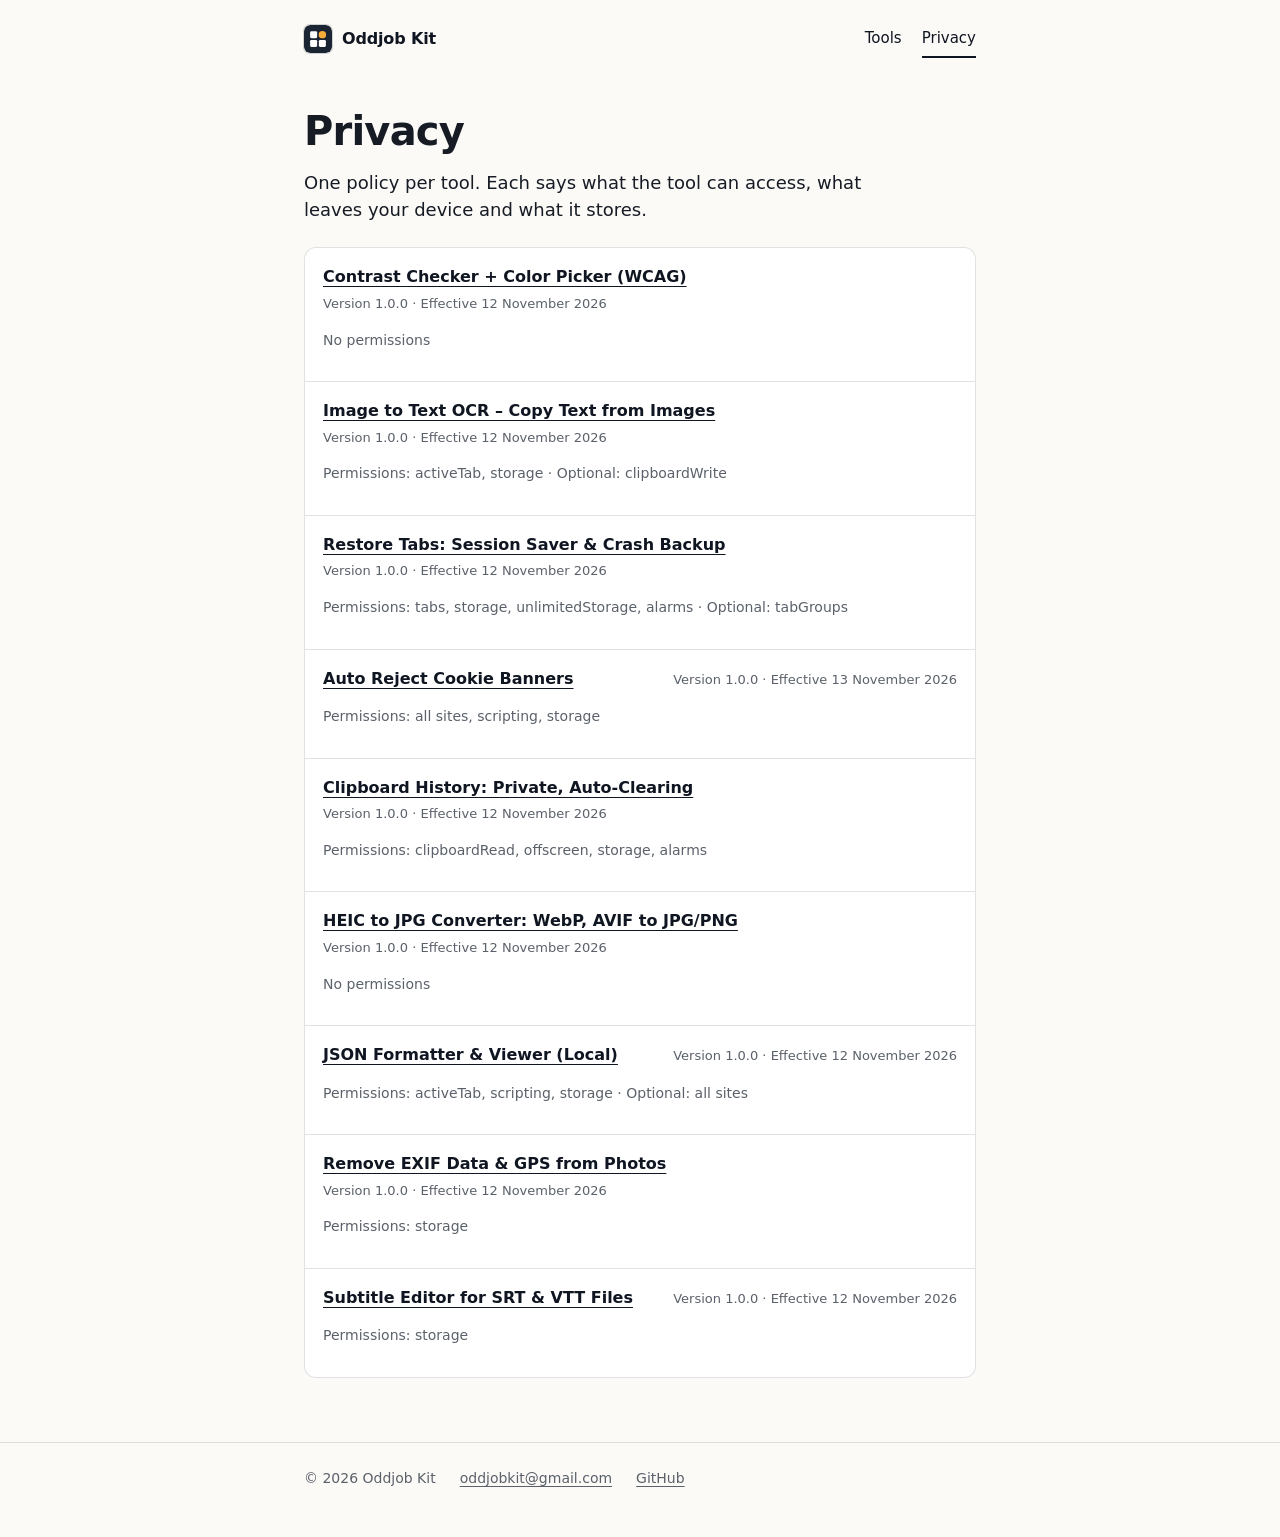
==== privacy/index.html @ 292421cf "site: privacy and tools pages, generator Co-Authored-By: Claude Sonnet 5.5 <noreply@anthropic.com>" ====
<!doctype html>
<html lang="en">
<head>
<meta charset="utf-8">
<meta name="viewport" content="width=device-width, initial-scale=1">
<title>Privacy — Oddjob Kit</title>
<meta name="description" content="The privacy policy of every Oddjob Kit tool: what it can access, what leaves your device and what it stores.">
<link rel="canonical" href="https://oddjobkit.com/privacy/">
<meta property="og:title" content="Privacy — Oddjob Kit">
<meta property="og:description" content="The privacy policy of every Oddjob Kit tool: what it can access, what leaves your device and what it stores.">
<meta property="og:url" content="https://oddjobkit.com/privacy/">
<meta property="og:type" content="website">
<link rel="icon" href="/favicon.svg" type="image/svg+xml">
<link rel="stylesheet" href="/assets/site.css">
<!-- generated by scripts/build-pages.ts; edit CHROMEWEBSTORE.md in the tool repo, not this file -->
</head>
<body>
<a class="skip" href="#main">Skip to content</a>
<header class="wrap site-head">
  <a class="brand" href="/"><svg viewBox="0 0 32 32" aria-hidden="true"><rect width="32" height="32" rx="7" fill="#1b2433"/><rect x="7" y="7" width="8" height="8" rx="1.5" fill="#fff"/><circle cx="21" cy="11" r="4.25" fill="#f5ae39"/><rect x="7" y="17" width="8" height="8" rx="1.5" fill="#fff"/><rect x="17" y="17" width="8" height="8" rx="1.5" fill="#fff"/></svg>Oddjob Kit</a>
  <nav class="site-nav" aria-label="Site"><a href="/tools/">Tools</a><a href="/privacy/" aria-current="page">Privacy</a></nav>
</header>
<main id="main" class="wrap">
<h1>Privacy</h1>
<p class="lede">One policy per tool. Each says what the tool can access, what leaves your device and what it stores.</p>
  <ul class="rows">
    <li>
      <div class="policy-row"><a href="/privacy/hexpick/">Contrast Checker + Color Picker (WCAG)</a><span class="meta-line">Version 1.0.0 · Effective 12 November 2026</span></div>
      <p class="tool-perms">No permissions</p>
    </li>
    <li>
      <div class="policy-row"><a href="/privacy/picktext/">Image to Text OCR – Copy Text from Images</a><span class="meta-line">Version 1.0.0 · Effective 12 November 2026</span></div>
      <p class="tool-perms">Permissions: activeTab, storage · Optional: clipboardWrite</p>
    </li>
    <li>
      <div class="policy-row"><a href="/privacy/tabvault/">Restore Tabs: Session Saver &amp; Crash Backup</a><span class="meta-line">Version 1.0.0 · Effective 12 November 2026</span></div>
      <p class="tool-perms">Permissions: tabs, storage, unlimitedStorage, alarms · Optional: tabGroups</p>
    </li>
    <li>
      <div class="policy-row"><a href="/privacy/cookiemute/">Auto Reject Cookie Banners</a><span class="meta-line">Version 1.0.0 · Effective 13 November 2026</span></div>
      <p class="tool-perms">Permissions: all sites, scripting, storage</p>
    </li>
    <li>
      <div class="policy-row"><a href="/privacy/clipstack/">Clipboard History: Private, Auto-Clearing</a><span class="meta-line">Version 1.0.0 · Effective 12 November 2026</span></div>
      <p class="tool-perms">Permissions: clipboardRead, offscreen, storage, alarms</p>
    </li>
    <li>
      <div class="policy-row"><a href="/privacy/convertsafe/">HEIC to JPG Converter: WebP, AVIF to JPG/PNG</a><span class="meta-line">Version 1.0.0 · Effective 12 November 2026</span></div>
      <p class="tool-perms">No permissions</p>
    </li>
    <li>
      <div class="policy-row"><a href="/privacy/cleanjson/">JSON Formatter &amp; Viewer (Local)</a><span class="meta-line">Version 1.0.0 · Effective 12 November 2026</span></div>
      <p class="tool-perms">Permissions: activeTab, scripting, storage · Optional: all sites</p>
    </li>
    <li>
      <div class="policy-row"><a href="/privacy/localshot/">Remove EXIF Data &amp; GPS from Photos</a><span class="meta-line">Version 1.0.0 · Effective 12 November 2026</span></div>
      <p class="tool-perms">Permissions: storage</p>
    </li>
    <li>
      <div class="policy-row"><a href="/privacy/captionlocal/">Subtitle Editor for SRT &amp; VTT Files</a><span class="meta-line">Version 1.0.0 · Effective 12 November 2026</span></div>
      <p class="tool-perms">Permissions: storage</p>
    </li>
  </ul>
</main>
<footer class="site-foot">
  <div class="wrap">
    <span>© 2026 Oddjob Kit</span>
    <a href="mailto:oddjobkit@gmail.com">oddjobkit@gmail.com</a>
    <a href="https://github.com/oddjobkit">GitHub</a>
  </div>
</footer>
</body>
</html>
---- assets/site.css ----
/*
 * Oddjob Kit site stylesheet, shared by the generated pages (privacy/, tools/).
 * Tokens mirror the kit's tokens.css (repos/ui, 0.3): warm paper with blue-black ink in light,
 * the mark's navy with paper ink in dark, one marigold marker. System fonts only.
 * scripts/check-contrast.ts parses the two token blocks below and gates every text/surface pair
 * this file draws. Keep one `--token: oklch(...);` per line.
 */
:root {
  color-scheme: light;
  --page: oklch(0.985 0.004 85);
  --raised: oklch(1 0 0);
  --sunken: oklch(0.96 0.006 85);
  --ink: oklch(0.2 0.025 262);
  --ink-hover: oklch(0.33 0.03 262);
  --on-ink: oklch(0.985 0.004 85);
  --text: oklch(0.22 0.02 262);
  --muted: oklch(0.49 0.016 262);
  --hairline: oklch(0.2 0.025 262 / 0.12);
  --hairline-strong: oklch(0.2 0.025 262 / 0.18);
  --marker: oklch(0.8 0.15 75);
  --marker-edge: oklch(0.64 0.14 66);
  --selection: oklch(0.9 0.1 82);
}
@media (prefers-color-scheme: dark) {
  :root {
    color-scheme: dark;
    --page: oklch(0.165 0.014 262);
    --raised: oklch(0.212 0.017 262);
    --sunken: oklch(0.138 0.012 262);
    --ink: oklch(0.95 0.004 85);
    --ink-hover: oklch(0.84 0.006 85);
    --on-ink: oklch(0.17 0.016 262);
    --text: oklch(0.92 0.005 85);
    --muted: oklch(0.68 0.008 85);
    --hairline: oklch(0.95 0.005 85 / 0.14);
    --hairline-strong: oklch(0.95 0.005 85 / 0.2);
    --marker: oklch(0.82 0.15 75);
    --marker-edge: oklch(0.82 0.15 75);
    --selection: oklch(0.42 0.09 75);
  }
}
@media (prefers-contrast: more) {
  :root {
    --muted: oklch(0.36 0.016 262);
    --hairline: oklch(0.45 0.016 262);
    --hairline-strong: oklch(0.45 0.016 262);
  }
}
@media (prefers-contrast: more) and (prefers-color-scheme: dark) {
  :root {
    --muted: oklch(0.84 0.006 85);
    --hairline: oklch(0.7 0.008 85);
    --hairline-strong: oklch(0.7 0.008 85);
  }
}

* { box-sizing: border-box; }
html { -webkit-text-size-adjust: 100%; text-size-adjust: 100%; }
body {
  margin: 0;
  background: var(--page);
  color: var(--text);
  font: 1rem/1.6 system-ui, -apple-system, "Segoe UI", Roboto, "Helvetica Neue", Arial, sans-serif;
  font-feature-settings: "tnum";
  -webkit-font-smoothing: antialiased;
}
::selection { background: var(--selection); color: var(--text); }
:focus-visible { outline: 2px solid var(--ink); outline-offset: 2px; border-radius: 2px; }

a { color: var(--ink); text-decoration: underline; text-decoration-thickness: 1px; text-underline-offset: 0.22em; }
a:hover { text-decoration-thickness: 2px; }
code {
  font: 0.8125rem/1.4 ui-monospace, "SF Mono", Menlo, Consolas, monospace;
  background: var(--sunken);
  border-radius: 6px;
  padding: 0.1em 0.4em;
  overflow-wrap: anywhere;
}

.skip { position: absolute; left: 1rem; top: -4rem; background: var(--ink); color: var(--on-ink); padding: 0.5rem 0.875rem; border-radius: 8px; z-index: 2; }
.skip:focus { top: 0.75rem; }

.wrap { width: 100%; max-width: 45rem; margin-inline: auto; padding-inline: 1.5rem; }

/* Header */
.site-head { display: flex; flex-wrap: wrap; align-items: center; justify-content: space-between; gap: 0.5rem 1.5rem; padding-block: 1.25rem; }
.brand { display: inline-flex; align-items: center; gap: 0.625rem; font-weight: 650; letter-spacing: -0.01em; color: var(--ink); text-decoration: none; }
.brand svg { width: 1.75rem; height: 1.75rem; border-radius: 6px; box-shadow: 0 0 0 1px var(--hairline-strong); }
.brand:hover { text-decoration: none; }
.site-nav { display: flex; gap: 1.25rem; font-size: 0.9375rem; }
.site-nav a { color: var(--ink); text-decoration: none; padding-block: 0.375rem; border-bottom: 2px solid transparent; }
.site-nav a:hover { border-bottom-color: var(--hairline-strong); text-decoration: none; }
.site-nav a[aria-current="page"] { border-bottom-color: var(--ink); }

/* Page head */
main { padding-block: 2rem 3rem; }
.crumbs { font-size: 0.8125rem; color: var(--muted); margin: 0 0 1rem; }
.crumbs a { color: var(--muted); }
h1 { font-size: clamp(1.75rem, 5.5vw, 2.5rem); line-height: 1.08; letter-spacing: -0.02em; font-weight: 650; margin: 0 0 1rem; overflow-wrap: anywhere; }
.lede { font-size: 1.125rem; line-height: 1.5; margin: 0 0 1.5rem; max-width: 36rem; }
.muted { color: var(--muted); }

.meta { display: grid; grid-template-columns: auto 1fr; gap: 0.25rem 1.25rem; margin: 0 0 1.5rem; font-size: 0.875rem; }
.meta dt { color: var(--muted); }
.meta dd { margin: 0; }

h2 { font-size: 1.25rem; line-height: 1.3; font-weight: 600; letter-spacing: -0.01em; margin: 2.5rem 0 0.75rem; }
h3 { font-size: 1rem; line-height: 1.3; font-weight: 600; margin: 0; }
section > p { max-width: 38rem; margin: 0 0 0.875rem; }

/* The one marker on a policy page: the statement to look at */
.assurance { display: flex; align-items: baseline; gap: 0.625rem; font-weight: 600; font-size: 1.0625rem; margin: 0 0 0.75rem; }
.dot { flex: none; width: 0.5rem; height: 0.5rem; border-radius: 50%; background: var(--marker); box-shadow: 0 0 0 1px var(--marker-edge); transform: translateY(-0.0625rem); }

/* Permissions */
.perms { list-style: none; margin: 0; padding: 0; border-top: 1px solid var(--hairline); }
.perms li { padding: 0.875rem 0; border-bottom: 1px solid var(--hairline); }
.perm-head { display: flex; flex-wrap: wrap; align-items: baseline; gap: 0.25rem 0.625rem; margin-bottom: 0.25rem; }
.perms p { margin: 0; max-width: 38rem; }
.badge, .pill { display: inline-block; font-size: 0.75rem; line-height: 1.3; padding: 0.125rem 0.5rem; border-radius: 999px; background: var(--sunken); color: var(--text); white-space: nowrap; }
.pill { border: 1px solid var(--hairline-strong); background: var(--raised); }

/* Lists of tools and policies: one raised surface, hairline rows */
.rows { list-style: none; margin: 0 0 1rem; padding: 0; background: var(--raised); border: 1px solid var(--hairline); border-radius: 12px; }
.rows > li { padding: 1rem 1.125rem; }
.rows > li + li { border-top: 1px solid var(--hairline); }
.group-label { font-size: 0.8125rem; font-weight: 600; color: var(--muted); margin: 2rem 0 0.5rem; }
.tool { display: grid; grid-template-columns: 4rem 1fr; gap: 0.25rem 1rem; align-items: start; }
.tool-icon { width: 4rem; height: 4rem; margin: -0.25rem 0 0 -0.25rem; }
.tool-body > p { margin: 0.25rem 0 0; }
.tool-job { max-width: 34rem; }
.tool-perms { font-size: 0.875rem; color: var(--muted); }
.tool-links { display: flex; flex-wrap: wrap; align-items: center; gap: 0.375rem 1rem; font-size: 0.9375rem; margin-top: 0.625rem !important; }
.tool-meta { display: flex; flex-wrap: wrap; align-items: center; gap: 0.375rem 0.625rem; margin-top: 0.5rem !important; font-size: 0.8125rem; color: var(--muted); }
.store-link { display: inline-block; background: var(--ink); color: var(--on-ink); text-decoration: none; padding: 0.375rem 0.875rem; border-radius: 8px; font-weight: 600; }
.store-link:hover { background: var(--ink-hover); text-decoration: none; }
.store-slot { color: var(--muted); font-size: 0.875rem; }
.policy-row { display: flex; flex-wrap: wrap; justify-content: space-between; align-items: baseline; gap: 0.25rem 1rem; }
.policy-row a { font-weight: 600; }
.policy-row .meta-line { font-size: 0.8125rem; color: var(--muted); }

/* Footer */
.site-foot { border-top: 1px solid var(--hairline); padding-block: 1.5rem 3rem; color: var(--muted); font-size: 0.875rem; }
.site-foot .wrap { display: flex; flex-wrap: wrap; gap: 0.5rem 1.5rem; }
.site-foot a { color: var(--muted); }

@media (max-width: 30rem) {
  .wrap { padding-inline: 1rem; }
  .rows > li { padding: 0.875rem; }
  .tool { grid-template-columns: 3rem 1fr; gap: 0.25rem 0.75rem; }
  .tool-icon { width: 3rem; height: 3rem; margin: -0.125rem 0 0 -0.125rem; }
  .meta { grid-template-columns: 1fr; gap: 0; }
  .meta dd { margin-bottom: 0.5rem; }
}
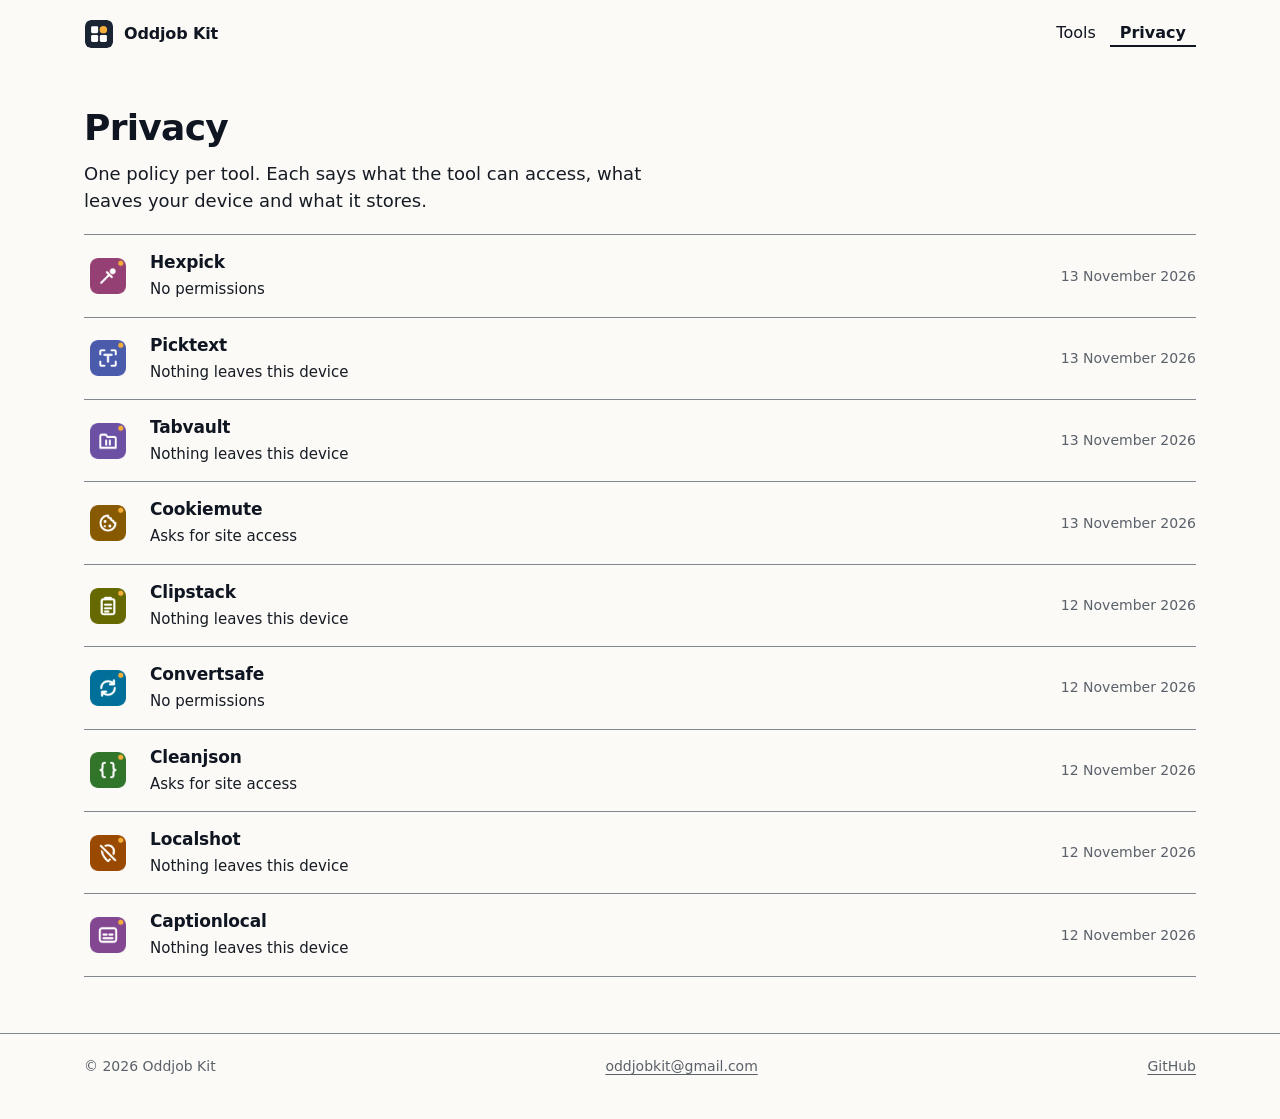
==== commit f44f3b08: "site: one ruled list instead of a card grid The home page is a headline and the nine tools on shared" ====
--- a/privacy/index.html
+++ b/privacy/index.html
@@ -2,7 +2,10 @@
 <html lang="en">
 <head>
 <meta charset="utf-8">
-<meta name="viewport" content="width=device-width, initial-scale=1">
+<meta name="viewport" content="width=device-width, initial-scale=1.0">
+<meta name="color-scheme" content="light dark">
+<meta name="theme-color" content="#fbf9f5" media="(prefers-color-scheme: light)">
+<meta name="theme-color" content="#0b0e14" media="(prefers-color-scheme: dark)">
 <title>Privacy — Oddjob Kit</title>
 <meta name="description" content="The privacy policy of every Oddjob Kit tool: what it can access, what leaves your device and what it stores.">
 <link rel="canonical" href="https://oddjobkit.com/privacy/">
@@ -14,56 +17,98 @@
 <link rel="stylesheet" href="/assets/site.css">
 <!-- generated by scripts/build-pages.ts; edit CHROMEWEBSTORE.md in the tool repo, not this file -->
 </head>
-<body>
+<body class="catalog">
 <a class="skip" href="#main">Skip to content</a>
-<header class="wrap site-head">
-  <a class="brand" href="/"><svg viewBox="0 0 32 32" aria-hidden="true"><rect width="32" height="32" rx="7" fill="#1b2433"/><rect x="7" y="7" width="8" height="8" rx="1.5" fill="#fff"/><circle cx="21" cy="11" r="4.25" fill="#f5ae39"/><rect x="7" y="17" width="8" height="8" rx="1.5" fill="#fff"/><rect x="17" y="17" width="8" height="8" rx="1.5" fill="#fff"/></svg>Oddjob Kit</a>
-  <nav class="site-nav" aria-label="Site"><a href="/tools/">Tools</a><a href="/privacy/" aria-current="page">Privacy</a></nav>
+<header class="site-head">
+  <div class="shell bar">
+    <a class="brand" href="/"><svg viewBox="0 0 32 32" aria-hidden="true"><rect width="32" height="32" rx="7" fill="#1b2433"/><rect x="7" y="7" width="8" height="8" rx="1.5" fill="#fff"/><circle cx="21" cy="11" r="4.25" fill="#f5ae39"/><rect x="7" y="17" width="8" height="8" rx="1.5" fill="#fff"/><rect x="17" y="17" width="8" height="8" rx="1.5" fill="#fff"/></svg><span>Oddjob Kit</span></a>
+    <nav class="site-nav" aria-label="Site"><ul><li><a href="/tools/">Tools</a></li><li><a href="/privacy/" aria-current="page">Privacy</a></li></ul></nav>
+  </div>
 </header>
-<main id="main" class="wrap">
+<main id="main">
+  <div class="shell">
+<div class="page-head">
 <h1>Privacy</h1>
 <p class="lede">One policy per tool. Each says what the tool can access, what leaves your device and what it stores.</p>
-  <ul class="rows">
+</div>
+  <ul class="roster">
     <li>
-      <div class="policy-row"><a href="/privacy/hexpick/">Contrast Checker + Color Picker (WCAG)</a><span class="meta-line">Version 1.0.0 · Effective 12 November 2026</span></div>
-      <p class="tool-perms">No permissions</p>
+      <a class="line" href="/privacy/hexpick/">
+        <img class="tool-icon" src="/assets/icons/hexpick.png" alt="" width="64" height="64" loading="lazy">
+        <h3>Hexpick</h3>
+        <p class="job">No permissions</p>
+        <p class="status">13 November 2026</p>
+      </a>
     </li>
     <li>
-      <div class="policy-row"><a href="/privacy/picktext/">Image to Text OCR – Copy Text from Images</a><span class="meta-line">Version 1.0.0 · Effective 12 November 2026</span></div>
-      <p class="tool-perms">Permissions: activeTab, storage · Optional: clipboardWrite</p>
+      <a class="line" href="/privacy/picktext/">
+        <img class="tool-icon" src="/assets/icons/picktext.png" alt="" width="64" height="64" loading="lazy">
+        <h3>Picktext</h3>
+        <p class="job">Nothing leaves this device</p>
+        <p class="status">13 November 2026</p>
+      </a>
     </li>
     <li>
-      <div class="policy-row"><a href="/privacy/tabvault/">Restore Tabs: Session Saver &amp; Crash Backup</a><span class="meta-line">Version 1.0.0 · Effective 12 November 2026</span></div>
-      <p class="tool-perms">Permissions: tabs, storage, unlimitedStorage, alarms · Optional: tabGroups</p>
+      <a class="line" href="/privacy/tabvault/">
+        <img class="tool-icon" src="/assets/icons/tabvault.png" alt="" width="64" height="64" loading="lazy">
+        <h3>Tabvault</h3>
+        <p class="job">Nothing leaves this device</p>
+        <p class="status">13 November 2026</p>
+      </a>
     </li>
     <li>
-      <div class="policy-row"><a href="/privacy/cookiemute/">Auto Reject Cookie Banners</a><span class="meta-line">Version 1.0.0 · Effective 13 November 2026</span></div>
-      <p class="tool-perms">Permissions: all sites, scripting, storage</p>
+      <a class="line" href="/privacy/cookiemute/">
+        <img class="tool-icon" src="/assets/icons/cookiemute.png" alt="" width="64" height="64" loading="lazy">
+        <h3>Cookiemute</h3>
+        <p class="job">Asks for site access</p>
+        <p class="status">13 November 2026</p>
+      </a>
     </li>
     <li>
-      <div class="policy-row"><a href="/privacy/clipstack/">Clipboard History: Private, Auto-Clearing</a><span class="meta-line">Version 1.0.0 · Effective 12 November 2026</span></div>
-      <p class="tool-perms">Permissions: clipboardRead, offscreen, storage, alarms</p>
+      <a class="line" href="/privacy/clipstack/">
+        <img class="tool-icon" src="/assets/icons/clipstack.png" alt="" width="64" height="64" loading="lazy">
+        <h3>Clipstack</h3>
+        <p class="job">Nothing leaves this device</p>
+        <p class="status">12 November 2026</p>
+      </a>
     </li>
     <li>
-      <div class="policy-row"><a href="/privacy/convertsafe/">HEIC to JPG Converter: WebP, AVIF to JPG/PNG</a><span class="meta-line">Version 1.0.0 · Effective 12 November 2026</span></div>
-      <p class="tool-perms">No permissions</p>
+      <a class="line" href="/privacy/convertsafe/">
+        <img class="tool-icon" src="/assets/icons/convertsafe.png" alt="" width="64" height="64" loading="lazy">
+        <h3>Convertsafe</h3>
+        <p class="job">No permissions</p>
+        <p class="status">12 November 2026</p>
+      </a>
     </li>
     <li>
-      <div class="policy-row"><a href="/privacy/cleanjson/">JSON Formatter &amp; Viewer (Local)</a><span class="meta-line">Version 1.0.0 · Effective 12 November 2026</span></div>
-      <p class="tool-perms">Permissions: activeTab, scripting, storage · Optional: all sites</p>
+      <a class="line" href="/privacy/cleanjson/">
+        <img class="tool-icon" src="/assets/icons/cleanjson.png" alt="" width="64" height="64" loading="lazy">
+        <h3>Cleanjson</h3>
+        <p class="job">Asks for site access</p>
+        <p class="status">12 November 2026</p>
+      </a>
     </li>
     <li>
-      <div class="policy-row"><a href="/privacy/localshot/">Remove EXIF Data &amp; GPS from Photos</a><span class="meta-line">Version 1.0.0 · Effective 12 November 2026</span></div>
-      <p class="tool-perms">Permissions: storage</p>
+      <a class="line" href="/privacy/localshot/">
+        <img class="tool-icon" src="/assets/icons/localshot.png" alt="" width="64" height="64" loading="lazy">
+        <h3>Localshot</h3>
+        <p class="job">Nothing leaves this device</p>
+        <p class="status">12 November 2026</p>
+      </a>
     </li>
     <li>
-      <div class="policy-row"><a href="/privacy/captionlocal/">Subtitle Editor for SRT &amp; VTT Files</a><span class="meta-line">Version 1.0.0 · Effective 12 November 2026</span></div>
-      <p class="tool-perms">Permissions: storage</p>
+      <a class="line" href="/privacy/captionlocal/">
+        <img class="tool-icon" src="/assets/icons/captionlocal.png" alt="" width="64" height="64" loading="lazy">
+        <h3>Captionlocal</h3>
+        <p class="job">Nothing leaves this device</p>
+        <p class="status">12 November 2026</p>
+      </a>
     </li>
   </ul>
+  </div>
 </main>
 <footer class="site-foot">
-  <div class="wrap">
+  <div class="shell bar">
     <span>© 2026 Oddjob Kit</span>
     <a href="mailto:oddjobkit@gmail.com">oddjobkit@gmail.com</a>
     <a href="https://github.com/oddjobkit">GitHub</a>
--- a/assets/site.css
+++ b/assets/site.css
@@ -1,7 +1,8 @@
 /*
  * Oddjob Kit site stylesheet, shared by the generated pages (privacy/, tools/).
- * Tokens mirror the kit's tokens.css (repos/ui, 0.3): warm paper with blue-black ink in light,
+ * Tokens mirror the kit's tokens.css (repos/ui): warm paper with blue-black ink in light,
  * the mark's navy with paper ink in dark, one marigold marker. System fonts only.
+ * The marker is the mark's circle. It is never a text colour, a button fill, or a wash.
  * scripts/check-contrast.ts parses the two token blocks below and gates every text/surface pair
  * this file draws. Keep one `--token: oklch(...);` per line.
  */
@@ -17,9 +18,13 @@
   --muted: oklch(0.49 0.016 262);
   --hairline: oklch(0.2 0.025 262 / 0.12);
   --hairline-strong: oklch(0.2 0.025 262 / 0.18);
+  --rule: oklch(0.62 0.016 262);
   --marker: oklch(0.8 0.15 75);
   --marker-edge: oklch(0.64 0.14 66);
   --selection: oklch(0.9 0.1 82);
+  --target: 1.5rem;
+  --site: 72rem;
+  --header: 4.25rem;
 }
 @media (prefers-color-scheme: dark) {
   :root {
@@ -34,6 +39,7 @@
     --muted: oklch(0.68 0.008 85);
     --hairline: oklch(0.95 0.005 85 / 0.14);
     --hairline-strong: oklch(0.95 0.005 85 / 0.2);
+    --rule: oklch(0.55 0.012 85);
     --marker: oklch(0.82 0.15 75);
     --marker-edge: oklch(0.82 0.15 75);
     --selection: oklch(0.42 0.09 75);
@@ -44,6 +50,7 @@
     --muted: oklch(0.36 0.016 262);
     --hairline: oklch(0.45 0.016 262);
     --hairline-strong: oklch(0.45 0.016 262);
+    --rule: oklch(0.4 0.02 262);
   }
 }
 @media (prefers-contrast: more) and (prefers-color-scheme: dark) {
@@ -51,23 +58,41 @@
     --muted: oklch(0.84 0.006 85);
     --hairline: oklch(0.7 0.008 85);
     --hairline-strong: oklch(0.7 0.008 85);
+    --rule: oklch(0.78 0.008 85);
   }
 }
-
-* { box-sizing: border-box; }
-html { -webkit-text-size-adjust: 100%; text-size-adjust: 100%; }
+@media (pointer: coarse) {
+  :root { --target: 2.75rem; }
+}
+
+html {
+  -webkit-text-size-adjust: 100%;
+  text-size-adjust: 100%;
+  scroll-padding-block-start: calc(var(--header) + 0.75rem);
+}
+@media (prefers-reduced-motion: no-preference) {
+  html { scroll-behavior: smooth; }
+}
 body {
+  display: flex;
+  flex-direction: column;
+  min-block-size: 100dvh;
   margin: 0;
   background: var(--page);
   color: var(--text);
-  font: 1rem/1.6 system-ui, -apple-system, "Segoe UI", Roboto, "Helvetica Neue", Arial, sans-serif;
-  font-feature-settings: "tnum";
+  font: 1rem/1.5 system-ui, -apple-system, "Segoe UI", Roboto, "Helvetica Neue", Arial, sans-serif;
+  font-variant-numeric: tabular-nums;
   -webkit-font-smoothing: antialiased;
-}
+  overflow-wrap: break-word;
+}
+main { flex: 1 0 auto; }
+h1, h2, h3, p, ul, ol, figure, dl { margin: 0; }
 ::selection { background: var(--selection); color: var(--text); }
-:focus-visible { outline: 2px solid var(--ink); outline-offset: 2px; border-radius: 2px; }
-
-a { color: var(--ink); text-decoration: underline; text-decoration-thickness: 1px; text-underline-offset: 0.22em; }
+:focus-visible { outline: 2px solid var(--ink); outline-offset: 3px; }
+img, svg { max-inline-size: 100%; block-size: auto; }
+
+a { color: var(--ink); text-decoration: underline; text-decoration-thickness: 1px; text-underline-offset: 0.18em; }
+a:visited { color: var(--ink); }
 a:hover { text-decoration-thickness: 2px; }
 code {
   font: 0.8125rem/1.4 ui-monospace, "SF Mono", Menlo, Consolas, monospace;
@@ -77,78 +102,319 @@
   overflow-wrap: anywhere;
 }
 
-.skip { position: absolute; left: 1rem; top: -4rem; background: var(--ink); color: var(--on-ink); padding: 0.5rem 0.875rem; border-radius: 8px; z-index: 2; }
-.skip:focus { top: 0.75rem; }
-
-.wrap { width: 100%; max-width: 45rem; margin-inline: auto; padding-inline: 1.5rem; }
+.skip {
+  position: absolute;
+  inset-inline-start: 1rem;
+  inset-block-start: -4rem;
+  background: var(--ink);
+  color: var(--on-ink);
+  padding: 0.5rem 0.875rem;
+  border-radius: 8px;
+  z-index: 3;
+}
+.skip:focus { inset-block-start: 0.75rem; }
+
+.shell {
+  box-sizing: border-box;
+  width: 100%;
+  max-inline-size: var(--site);
+  margin-inline: auto;
+  padding-inline: 1.25rem;
+  container: shell / inline-size;
+}
 
 /* Header */
-.site-head { display: flex; flex-wrap: wrap; align-items: center; justify-content: space-between; gap: 0.5rem 1.5rem; padding-block: 1.25rem; }
-.brand { display: inline-flex; align-items: center; gap: 0.625rem; font-weight: 650; letter-spacing: -0.01em; color: var(--ink); text-decoration: none; }
-.brand svg { width: 1.75rem; height: 1.75rem; border-radius: 6px; box-shadow: 0 0 0 1px var(--hairline-strong); }
+.site-head {
+  position: sticky;
+  inset-block-start: 0;
+  z-index: 2;
+  background: var(--page);
+  container: site-head / scroll-state;
+}
+.bar {
+  display: flex;
+  flex-wrap: wrap;
+  align-items: center;
+  justify-content: space-between;
+  gap: 0.25rem 1.5rem;
+  min-block-size: var(--header);
+  border-block-end: 1px solid transparent;
+}
+@container site-head scroll-state(stuck: top) {
+  .bar { border-block-end-color: var(--rule); }
+}
+.brand {
+  display: inline-flex;
+  align-items: center;
+  gap: 0.625rem;
+  min-block-size: var(--target);
+  font-weight: 650;
+  letter-spacing: -0.01em;
+  color: var(--ink);
+  text-decoration: none;
+}
+.brand svg {
+  inline-size: 1.75rem;
+  block-size: 1.75rem;
+  border-radius: 21.875%;
+  border: 1px solid transparent;
+}
+@media (prefers-color-scheme: dark) {
+  .brand svg { border-color: var(--rule); }
+}
+.brand span, .site-nav a, .home h1, .line h3, .line .status { text-box: trim-both cap alphabetic; }
 .brand:hover { text-decoration: none; }
-.site-nav { display: flex; gap: 1.25rem; font-size: 0.9375rem; }
-.site-nav a { color: var(--ink); text-decoration: none; padding-block: 0.375rem; border-bottom: 2px solid transparent; }
-.site-nav a:hover { border-bottom-color: var(--hairline-strong); text-decoration: none; }
-.site-nav a[aria-current="page"] { border-bottom-color: var(--ink); }
-
-/* Page head */
-main { padding-block: 2rem 3rem; }
-.crumbs { font-size: 0.8125rem; color: var(--muted); margin: 0 0 1rem; }
+.site-nav ul {
+  display: flex;
+  flex-wrap: wrap;
+  align-items: center;
+  gap: 0.25rem 0.25rem;
+  list-style: none;
+  padding: 0;
+}
+.site-nav a {
+  display: inline-flex;
+  align-items: center;
+  min-block-size: var(--target);
+  padding-inline: 0.625rem;
+  color: var(--ink);
+  text-decoration: none;
+  border-block-end: 2px solid transparent;
+}
+.site-nav a:hover { border-block-end-color: var(--ink); text-decoration: none; }
+.site-nav a[aria-current="page"] { border-block-end-color: var(--ink); font-weight: 650; }
+
+/* Type */
+h1 {
+  font-size: clamp(1.75rem, 1.15rem + 1.6vw, 2.25rem);
+  line-height: 1.12;
+  letter-spacing: -0.02em;
+  font-weight: 650;
+  text-wrap: balance;
+  color: var(--ink);
+}
+.home h1 {
+  font-size: clamp(2.5rem, 1.2rem + 3.4vw, 4.75rem);
+  line-height: 1.02;
+  letter-spacing: -0.03em;
+  max-inline-size: 16em;
+}
+h2 {
+  font-size: 1.25rem;
+  line-height: 1.25;
+  font-weight: 650;
+  letter-spacing: -0.015em;
+  color: var(--ink);
+  text-wrap: balance;
+}
+h3 {
+  font-size: 1.0625rem;
+  line-height: 1.3;
+  font-weight: 650;
+  letter-spacing: -0.01em;
+  color: var(--ink);
+  text-wrap: balance;
+}
+p, li { text-wrap: pretty; }
+.lede {
+  font-size: 1.125rem;
+  line-height: 1.5;
+  max-inline-size: 36rem;
+  color: var(--text);
+}
+.muted { color: var(--muted); }
+.group-label {
+  font-size: 0.9375rem;
+  font-weight: 650;
+  color: var(--muted);
+  margin-block-end: 0.75rem;
+}
+
+/* Home and indexes: one ruled list, not a grid of boxes */
+.open { padding-block: 3.25rem 1.5rem; }
+.open .lede { margin-block-start: 1rem; }
+.index h2 {
+  font-size: 0.9375rem;
+  font-weight: 650;
+  color: var(--muted);
+  margin-block-end: 0.5rem;
+}
+.roster, .facts ul, .perms { list-style: none; padding: 0; }
+.roster { border-block-start: 1px solid var(--rule); }
+.line {
+  display: grid;
+  grid-template-columns: 3rem minmax(0, 1fr) auto;
+  column-gap: 1.125rem;
+  row-gap: 0.3rem;
+  align-items: center;
+  min-inline-size: 0;
+  padding-block: 1rem;
+  border-block-end: 1px solid var(--rule);
+  color: inherit;
+  text-decoration: none;
+}
+.line > img {
+  grid-column: 1;
+  grid-row: 1 / span 2;
+  inline-size: 3rem;
+  block-size: 3rem;
+}
+.line > h3, .line > .line-body { grid-column: 2; grid-row: 1; }
+.line > .job { grid-column: 2; grid-row: 2; margin: 0; color: var(--text); font-size: 0.9375rem; }
+.line > .status {
+  grid-column: 3;
+  grid-row: 1 / span 2;
+  justify-self: end;
+  color: var(--muted);
+  font-size: 0.875rem;
+  text-align: end;
+}
+a.line:hover { background: var(--sunken); text-decoration: none; }
+a.line:hover h3 { text-decoration: underline; text-underline-offset: 0.14em; }
+a.line:active { background: color-mix(in oklab, var(--ink) 8%, var(--page)); }
+.line.detail { align-items: start; padding-block: 1.1rem; scroll-margin-block-start: calc(var(--header) + 0.75rem); }
+.line.detail > img { grid-row: 1; align-self: start; }
+.line.detail > .status { grid-row: 1; align-self: start; }
+.line.detail .line-body { display: grid; gap: 0.2rem; min-inline-size: 0; }
+.line.detail .job { max-inline-size: 40rem; color: var(--text); font-size: 1rem; }
+.line:target { outline: 2px solid var(--ink); outline-offset: 3px; }
+.ver { display: block; font-size: 0.75rem; }
+.tool-perms { margin-block-start: 0.15rem; font-size: 0.875rem; color: var(--muted); }
+.tool-links { display: flex; flex-wrap: wrap; align-items: center; gap: 0.375rem 0.875rem; margin-block-start: 0.35rem; }
+.tool-links a { display: inline-flex; align-items: center; min-block-size: var(--target); }
+.store-name { color: var(--muted); font-size: 0.875rem; }
+.store-slot { color: var(--muted); font-size: 0.875rem; }
+@media (prefers-reduced-motion: no-preference) {
+  a.line { transition: background-color 120ms ease-out; }
+}
+@container shell (inline-size < 36rem) {
+  .line { grid-template-columns: 3rem minmax(0, 1fr); }
+  .line > .status { grid-column: 2; grid-row: 3; justify-self: start; text-align: start; }
+  .line > img { grid-row: 1 / span 3; }
+  .line.detail > img { grid-row: 1; }
+  .line.detail > .status { grid-column: 2; grid-row: 2; }
+}
+
+.facts {
+  margin-block-start: 3.5rem;
+  border-block-start: 1px solid var(--rule);
+  padding-block: 2rem 1rem;
+}
+.facts h2 { margin-block-end: 1.25rem; }
+.facts ul {
+  display: grid;
+  grid-template-columns: repeat(auto-fit, minmax(min(100%, 14rem), 1fr));
+  gap: 1.5rem 2rem;
+}
+.facts h3 { margin-block-end: 0.35rem; }
+.facts p { max-inline-size: 36rem; }
+
+main { padding-block-end: 3.5rem; }
+.page-head { display: grid; gap: 0.75rem; padding-block: 2.5rem 1.25rem; max-inline-size: 36rem; }
+
+/* Documents */
+.doc { max-inline-size: 38rem; margin-inline: auto; padding-block-start: 2.5rem; }
+.doc .lede { margin-block-end: 0.5rem; }
+.doc-head {
+  display: grid;
+  grid-template-columns: auto minmax(0, 1fr);
+  gap: 0.875rem;
+  align-items: center;
+  margin-block: 0.75rem 1.25rem;
+}
+.doc-head img { inline-size: 3.25rem; block-size: 3.25rem; }
+.doc-head h1 { margin: 0; }
+.doc section { margin-block-start: 2.25rem; }
+.doc h2 { margin-block-end: 0.75rem; }
+.doc section > p { margin-block-end: 0.875rem; }
+.crumbs { font-size: 0.8125rem; color: var(--muted); margin-block-end: 0.75rem; }
 .crumbs a { color: var(--muted); }
-h1 { font-size: clamp(1.75rem, 5.5vw, 2.5rem); line-height: 1.08; letter-spacing: -0.02em; font-weight: 650; margin: 0 0 1rem; overflow-wrap: anywhere; }
-.lede { font-size: 1.125rem; line-height: 1.5; margin: 0 0 1.5rem; max-width: 36rem; }
-.muted { color: var(--muted); }
-
-.meta { display: grid; grid-template-columns: auto 1fr; gap: 0.25rem 1.25rem; margin: 0 0 1.5rem; font-size: 0.875rem; }
+.meta {
+  display: grid;
+  grid-template-columns: auto 1fr;
+  gap: 0.25rem 1.25rem;
+  margin-block: 1rem 0.25rem;
+  font-size: 0.875rem;
+}
 .meta dt { color: var(--muted); }
 .meta dd { margin: 0; }
 
-h2 { font-size: 1.25rem; line-height: 1.3; font-weight: 600; letter-spacing: -0.01em; margin: 2.5rem 0 0.75rem; }
-h3 { font-size: 1rem; line-height: 1.3; font-weight: 600; margin: 0; }
-section > p { max-width: 38rem; margin: 0 0 0.875rem; }
-
-/* The one marker on a policy page: the statement to look at */
-.assurance { display: flex; align-items: baseline; gap: 0.625rem; font-weight: 600; font-size: 1.0625rem; margin: 0 0 0.75rem; }
-.dot { flex: none; width: 0.5rem; height: 0.5rem; border-radius: 50%; background: var(--marker); box-shadow: 0 0 0 1px var(--marker-edge); transform: translateY(-0.0625rem); }
-
-/* Permissions */
-.perms { list-style: none; margin: 0; padding: 0; border-top: 1px solid var(--hairline); }
-.perms li { padding: 0.875rem 0; border-bottom: 1px solid var(--hairline); }
-.perm-head { display: flex; flex-wrap: wrap; align-items: baseline; gap: 0.25rem 0.625rem; margin-bottom: 0.25rem; }
-.perms p { margin: 0; max-width: 38rem; }
-.badge, .pill { display: inline-block; font-size: 0.75rem; line-height: 1.3; padding: 0.125rem 0.5rem; border-radius: 999px; background: var(--sunken); color: var(--text); white-space: nowrap; }
-.pill { border: 1px solid var(--hairline-strong); background: var(--raised); }
-
-/* Lists of tools and policies: one raised surface, hairline rows */
-.rows { list-style: none; margin: 0 0 1rem; padding: 0; background: var(--raised); border: 1px solid var(--hairline); border-radius: 12px; }
-.rows > li { padding: 1rem 1.125rem; }
-.rows > li + li { border-top: 1px solid var(--hairline); }
-.group-label { font-size: 0.8125rem; font-weight: 600; color: var(--muted); margin: 2rem 0 0.5rem; }
-.tool { display: grid; grid-template-columns: 4rem 1fr; gap: 0.25rem 1rem; align-items: start; }
-.tool-icon { width: 4rem; height: 4rem; margin: -0.25rem 0 0 -0.25rem; }
-.tool-body > p { margin: 0.25rem 0 0; }
-.tool-job { max-width: 34rem; }
-.tool-perms { font-size: 0.875rem; color: var(--muted); }
-.tool-links { display: flex; flex-wrap: wrap; align-items: center; gap: 0.375rem 1rem; font-size: 0.9375rem; margin-top: 0.625rem !important; }
-.tool-meta { display: flex; flex-wrap: wrap; align-items: center; gap: 0.375rem 0.625rem; margin-top: 0.5rem !important; font-size: 0.8125rem; color: var(--muted); }
-.store-link { display: inline-block; background: var(--ink); color: var(--on-ink); text-decoration: none; padding: 0.375rem 0.875rem; border-radius: 8px; font-weight: 600; }
-.store-link:hover { background: var(--ink-hover); text-decoration: none; }
-.store-slot { color: var(--muted); font-size: 0.875rem; }
-.policy-row { display: flex; flex-wrap: wrap; justify-content: space-between; align-items: baseline; gap: 0.25rem 1rem; }
-.policy-row a { font-weight: 600; }
-.policy-row .meta-line { font-size: 0.8125rem; color: var(--muted); }
+.assurance {
+  display: flex;
+  align-items: baseline;
+  gap: 0.625rem;
+  font-weight: 650;
+  font-size: 1.0625rem;
+  margin-block-end: 0.75rem;
+}
+.dot {
+  flex: none;
+  inline-size: 0.5rem;
+  block-size: 0.5rem;
+  border-radius: 50%;
+  background: var(--marker);
+  box-shadow: 0 0 0 1px var(--marker-edge);
+  transform: translateY(-0.0625rem);
+}
+.perms { border-block-start: 1px solid var(--hairline); }
+.perms li { padding-block: 0.875rem; border-block-end: 1px solid var(--hairline); }
+.perm-head { display: flex; flex-wrap: wrap; align-items: baseline; gap: 0.25rem 0.625rem; margin-block-end: 0.25rem; }
+.perms p { max-inline-size: 38rem; }
+.badge, .pill {
+  display: inline-block;
+  font-size: 0.75rem;
+  line-height: 1.3;
+  padding: 0.125rem 0.5rem;
+  border-radius: 999px;
+  background: var(--sunken);
+  color: var(--text);
+}
+.pill { border: 1px solid var(--rule); background: var(--raised); }
+
+.store-link {
+  display: inline-flex;
+  align-items: center;
+  justify-content: center;
+  min-block-size: var(--target);
+  background: var(--ink);
+  color: var(--on-ink);
+  text-decoration: none;
+  padding-inline: 1.125rem;
+  border-radius: 10px;
+  font-weight: 650;
+  border: 1px solid var(--ink);
+}
+.store-link:visited { color: var(--on-ink); }
+.store-link:hover { background: var(--ink-hover); border-color: var(--ink-hover); text-decoration: none; }
 
 /* Footer */
-.site-foot { border-top: 1px solid var(--hairline); padding-block: 1.5rem 3rem; color: var(--muted); font-size: 0.875rem; }
-.site-foot .wrap { display: flex; flex-wrap: wrap; gap: 0.5rem 1.5rem; }
-.site-foot a { color: var(--muted); }
+.site-foot {
+  border-block-start: 1px solid var(--rule);
+  padding-block: 1.25rem 2.5rem;
+  color: var(--muted);
+  font-size: 0.875rem;
+}
+.site-foot .bar { min-block-size: 0; }
+.site-foot a {
+  display: inline-flex;
+  align-items: center;
+  min-block-size: var(--target);
+  color: var(--muted);
+}
 
 @media (max-width: 30rem) {
-  .wrap { padding-inline: 1rem; }
-  .rows > li { padding: 0.875rem; }
-  .tool { grid-template-columns: 3rem 1fr; gap: 0.25rem 0.75rem; }
-  .tool-icon { width: 3rem; height: 3rem; margin: -0.125rem 0 0 -0.125rem; }
+  .shell { padding-inline: 1rem; }
   .meta { grid-template-columns: 1fr; gap: 0; }
-  .meta dd { margin-bottom: 0.5rem; }
-}
+  .meta dd { margin-block-end: 0.5rem; }
+  .entry { grid-template-columns: 1fr; }
+}
+
+@media (forced-colors: active) {
+  .line, .roster, .bar, .site-foot, .facts, .brand svg, .pill, .store-link {
+    border-color: CanvasText;
+  }
+  .store-link { background: ButtonFace; color: ButtonText; }
+  .store-link:hover { background: Highlight; color: HighlightText; }
+  :focus-visible, .entry:target { outline-color: Highlight; }
+  .dot { background: CanvasText; box-shadow: none; }
+}
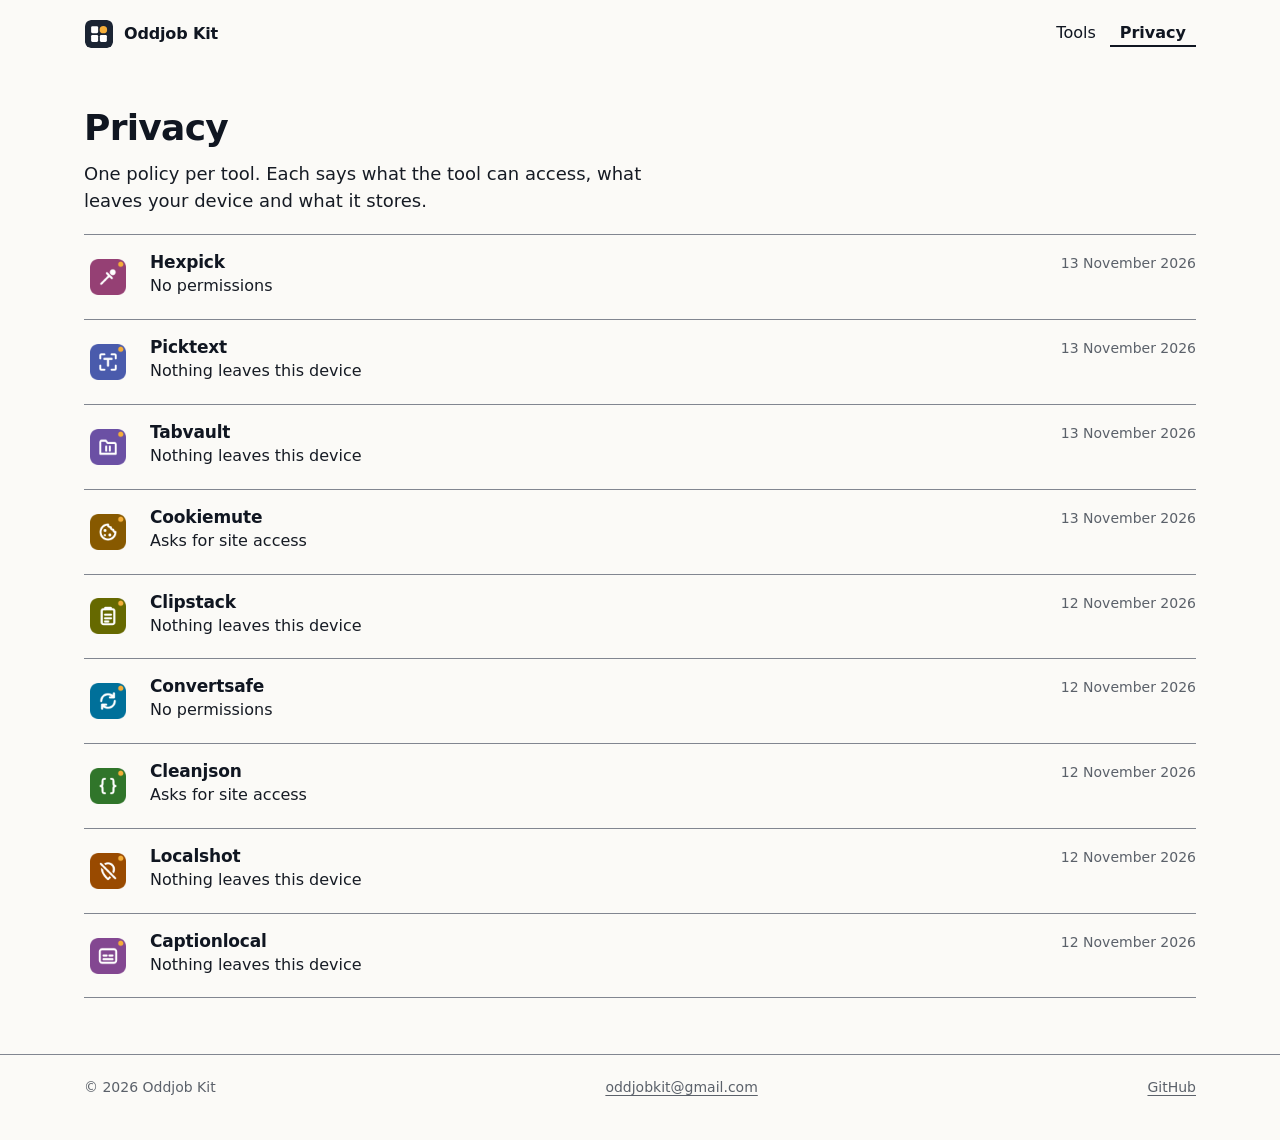
==== commit b24df8d7: "site: tools fill their column, facts stop competing The first three sit beside their text instead of" ====
--- a/privacy/index.html
+++ b/privacy/index.html
@@ -35,73 +35,82 @@
     <li>
       <a class="line" href="/privacy/hexpick/">
         <img class="tool-icon" src="/assets/icons/hexpick.png" alt="" width="64" height="64" loading="lazy">
-        <h3>Hexpick</h3>
-        <p class="job">No permissions</p>
-        <p class="status">13 November 2026</p>
+        <span class="line-body">
+          <span class="line-top"><h3>Hexpick</h3><span class="status">13 November 2026</span></span>
+          <span class="job">No permissions</span>
+        </span>
       </a>
     </li>
     <li>
       <a class="line" href="/privacy/picktext/">
         <img class="tool-icon" src="/assets/icons/picktext.png" alt="" width="64" height="64" loading="lazy">
-        <h3>Picktext</h3>
-        <p class="job">Nothing leaves this device</p>
-        <p class="status">13 November 2026</p>
+        <span class="line-body">
+          <span class="line-top"><h3>Picktext</h3><span class="status">13 November 2026</span></span>
+          <span class="job">Nothing leaves this device</span>
+        </span>
       </a>
     </li>
     <li>
       <a class="line" href="/privacy/tabvault/">
         <img class="tool-icon" src="/assets/icons/tabvault.png" alt="" width="64" height="64" loading="lazy">
-        <h3>Tabvault</h3>
-        <p class="job">Nothing leaves this device</p>
-        <p class="status">13 November 2026</p>
+        <span class="line-body">
+          <span class="line-top"><h3>Tabvault</h3><span class="status">13 November 2026</span></span>
+          <span class="job">Nothing leaves this device</span>
+        </span>
       </a>
     </li>
     <li>
       <a class="line" href="/privacy/cookiemute/">
         <img class="tool-icon" src="/assets/icons/cookiemute.png" alt="" width="64" height="64" loading="lazy">
-        <h3>Cookiemute</h3>
-        <p class="job">Asks for site access</p>
-        <p class="status">13 November 2026</p>
+        <span class="line-body">
+          <span class="line-top"><h3>Cookiemute</h3><span class="status">13 November 2026</span></span>
+          <span class="job">Asks for site access</span>
+        </span>
       </a>
     </li>
     <li>
       <a class="line" href="/privacy/clipstack/">
         <img class="tool-icon" src="/assets/icons/clipstack.png" alt="" width="64" height="64" loading="lazy">
-        <h3>Clipstack</h3>
-        <p class="job">Nothing leaves this device</p>
-        <p class="status">12 November 2026</p>
+        <span class="line-body">
+          <span class="line-top"><h3>Clipstack</h3><span class="status">12 November 2026</span></span>
+          <span class="job">Nothing leaves this device</span>
+        </span>
       </a>
     </li>
     <li>
       <a class="line" href="/privacy/convertsafe/">
         <img class="tool-icon" src="/assets/icons/convertsafe.png" alt="" width="64" height="64" loading="lazy">
-        <h3>Convertsafe</h3>
-        <p class="job">No permissions</p>
-        <p class="status">12 November 2026</p>
+        <span class="line-body">
+          <span class="line-top"><h3>Convertsafe</h3><span class="status">12 November 2026</span></span>
+          <span class="job">No permissions</span>
+        </span>
       </a>
     </li>
     <li>
       <a class="line" href="/privacy/cleanjson/">
         <img class="tool-icon" src="/assets/icons/cleanjson.png" alt="" width="64" height="64" loading="lazy">
-        <h3>Cleanjson</h3>
-        <p class="job">Asks for site access</p>
-        <p class="status">12 November 2026</p>
+        <span class="line-body">
+          <span class="line-top"><h3>Cleanjson</h3><span class="status">12 November 2026</span></span>
+          <span class="job">Asks for site access</span>
+        </span>
       </a>
     </li>
     <li>
       <a class="line" href="/privacy/localshot/">
         <img class="tool-icon" src="/assets/icons/localshot.png" alt="" width="64" height="64" loading="lazy">
-        <h3>Localshot</h3>
-        <p class="job">Nothing leaves this device</p>
-        <p class="status">12 November 2026</p>
+        <span class="line-body">
+          <span class="line-top"><h3>Localshot</h3><span class="status">12 November 2026</span></span>
+          <span class="job">Nothing leaves this device</span>
+        </span>
       </a>
     </li>
     <li>
       <a class="line" href="/privacy/captionlocal/">
         <img class="tool-icon" src="/assets/icons/captionlocal.png" alt="" width="64" height="64" loading="lazy">
-        <h3>Captionlocal</h3>
-        <p class="job">Nothing leaves this device</p>
-        <p class="status">12 November 2026</p>
+        <span class="line-body">
+          <span class="line-top"><h3>Captionlocal</h3><span class="status">12 November 2026</span></span>
+          <span class="job">Nothing leaves this device</span>
+        </span>
       </a>
     </li>
   </ul>
--- a/assets/site.css
+++ b/assets/site.css
@@ -194,10 +194,12 @@
   color: var(--ink);
 }
 .home h1 {
-  font-size: clamp(2.5rem, 1.2rem + 3.4vw, 4.75rem);
-  line-height: 1.02;
-  letter-spacing: -0.03em;
-  max-inline-size: 16em;
+  font-family: "Iowan Old Style", "Palatino Linotype", Palatino, Georgia, serif;
+  font-weight: 500;
+  font-size: clamp(2.75rem, 1.5rem + 3.2vw, 5.25rem);
+  line-height: 0.96;
+  letter-spacing: -0.02em;
+  max-inline-size: 9em;
 }
 h2 {
   font-size: 1.25rem;
@@ -231,14 +233,76 @@
 }
 
 /* Home and indexes: one ruled list, not a grid of boxes */
-.open { padding-block: 3.25rem 1.5rem; }
-.open .lede { margin-block-start: 1rem; }
-.index h2 {
+.open { padding-block: 2.75rem 0.5rem; }
+.open .lede { margin-block-start: 1.25rem; max-inline-size: 34rem; }
+.shelf { padding-block-start: 2rem; }
+.bench { padding-block-start: 1.75rem; }
+.shelf h2, .bench h2 {
   font-size: 0.9375rem;
   font-weight: 650;
   color: var(--muted);
-  margin-block-end: 0.5rem;
-}
+  margin-block-end: 0.85rem;
+}
+.shelf ul, .bench ul { list-style: none; padding: 0; margin: 0; }
+.shelf ul {
+  display: grid;
+  grid-template-columns: repeat(3, minmax(0, 1fr));
+  gap: 1.25rem 2rem;
+}
+.bench ul {
+  display: grid;
+  grid-template-columns: repeat(3, minmax(0, 1fr));
+  column-gap: 1.5rem;
+  row-gap: 0.15rem;
+}
+.pick {
+  display: grid;
+  align-items: center;
+  min-inline-size: 0;
+  color: inherit;
+  text-decoration: none;
+  border-radius: 14px;
+}
+.shelf .pick {
+  display: grid;
+  grid-template-columns: 4.5rem minmax(0, 1fr);
+  column-gap: 0.85rem;
+  row-gap: 0.15rem;
+  align-items: center;
+  padding: 0.35rem;
+  min-block-size: var(--target);
+}
+.shelf .pick img { grid-row: 1 / span 2; inline-size: 4.5rem; block-size: 4.5rem; }
+.shelf .pick p { margin: 0; font-size: 0.9375rem; }
+.bench ul { row-gap: 0.25rem; }
+.bench .pick {
+  grid-template-columns: 2.5rem minmax(0, 1fr);
+  column-gap: 0.7rem;
+  row-gap: 0.1rem;
+  align-items: start;
+  min-block-size: 4.5rem;
+  padding: 0.55rem 0.3rem;
+  border-radius: 10px;
+}
+.bench .pick img { grid-row: 1 / span 2; inline-size: 2.5rem; block-size: 2.5rem; margin-block-start: 0.1rem; }
+.bench .pick p { margin: 0; font-size: 0.875rem; color: var(--text); }
+.pick:hover { background: var(--sunken); text-decoration: none; }
+.pick:hover h3 { text-decoration: underline; text-underline-offset: 0.14em; }
+.pick:active { background: color-mix(in oklab, var(--ink) 8%, var(--page)); }
+@media (prefers-reduced-motion: no-preference) {
+  .pick { transition: background-color 120ms ease-out; }
+}
+@container shell (inline-size < 44rem) {
+  .shelf ul { grid-template-columns: 1fr; }
+  .shelf .pick { grid-template-columns: 4.5rem minmax(0, 1fr); }
+  .bench ul { grid-template-columns: 1fr; }
+}
+@container shell (inline-size >= 44rem) and (inline-size < 58rem) {
+  .bench ul { grid-template-columns: 1fr 1fr; }
+}
+.line-top { display: flex; justify-content: space-between; align-items: baseline; gap: 1rem; }
+.line-top .status { color: var(--muted); font-size: 0.875rem; }
+.catalog .line, .catalog .line.detail { grid-template-columns: 3rem minmax(0, 1fr); }
 .roster, .facts ul, .perms { list-style: none; padding: 0; }
 .roster { border-block-start: 1px solid var(--rule); }
 .line {
@@ -300,14 +364,8 @@
   border-block-start: 1px solid var(--rule);
   padding-block: 2rem 1rem;
 }
-.facts h2 { margin-block-end: 1.25rem; }
-.facts ul {
-  display: grid;
-  grid-template-columns: repeat(auto-fit, minmax(min(100%, 14rem), 1fr));
-  gap: 1.5rem 2rem;
-}
-.facts h3 { margin-block-end: 0.35rem; }
-.facts p { max-inline-size: 36rem; }
+.facts h2 { margin-block-end: 0.65rem; font-size: 0.9375rem; color: var(--muted); }
+.facts p { max-inline-size: 40rem; margin: 0; }
 
 main { padding-block-end: 3.5rem; }
 .page-head { display: grid; gap: 0.75rem; padding-block: 2.5rem 1.25rem; max-inline-size: 36rem; }
